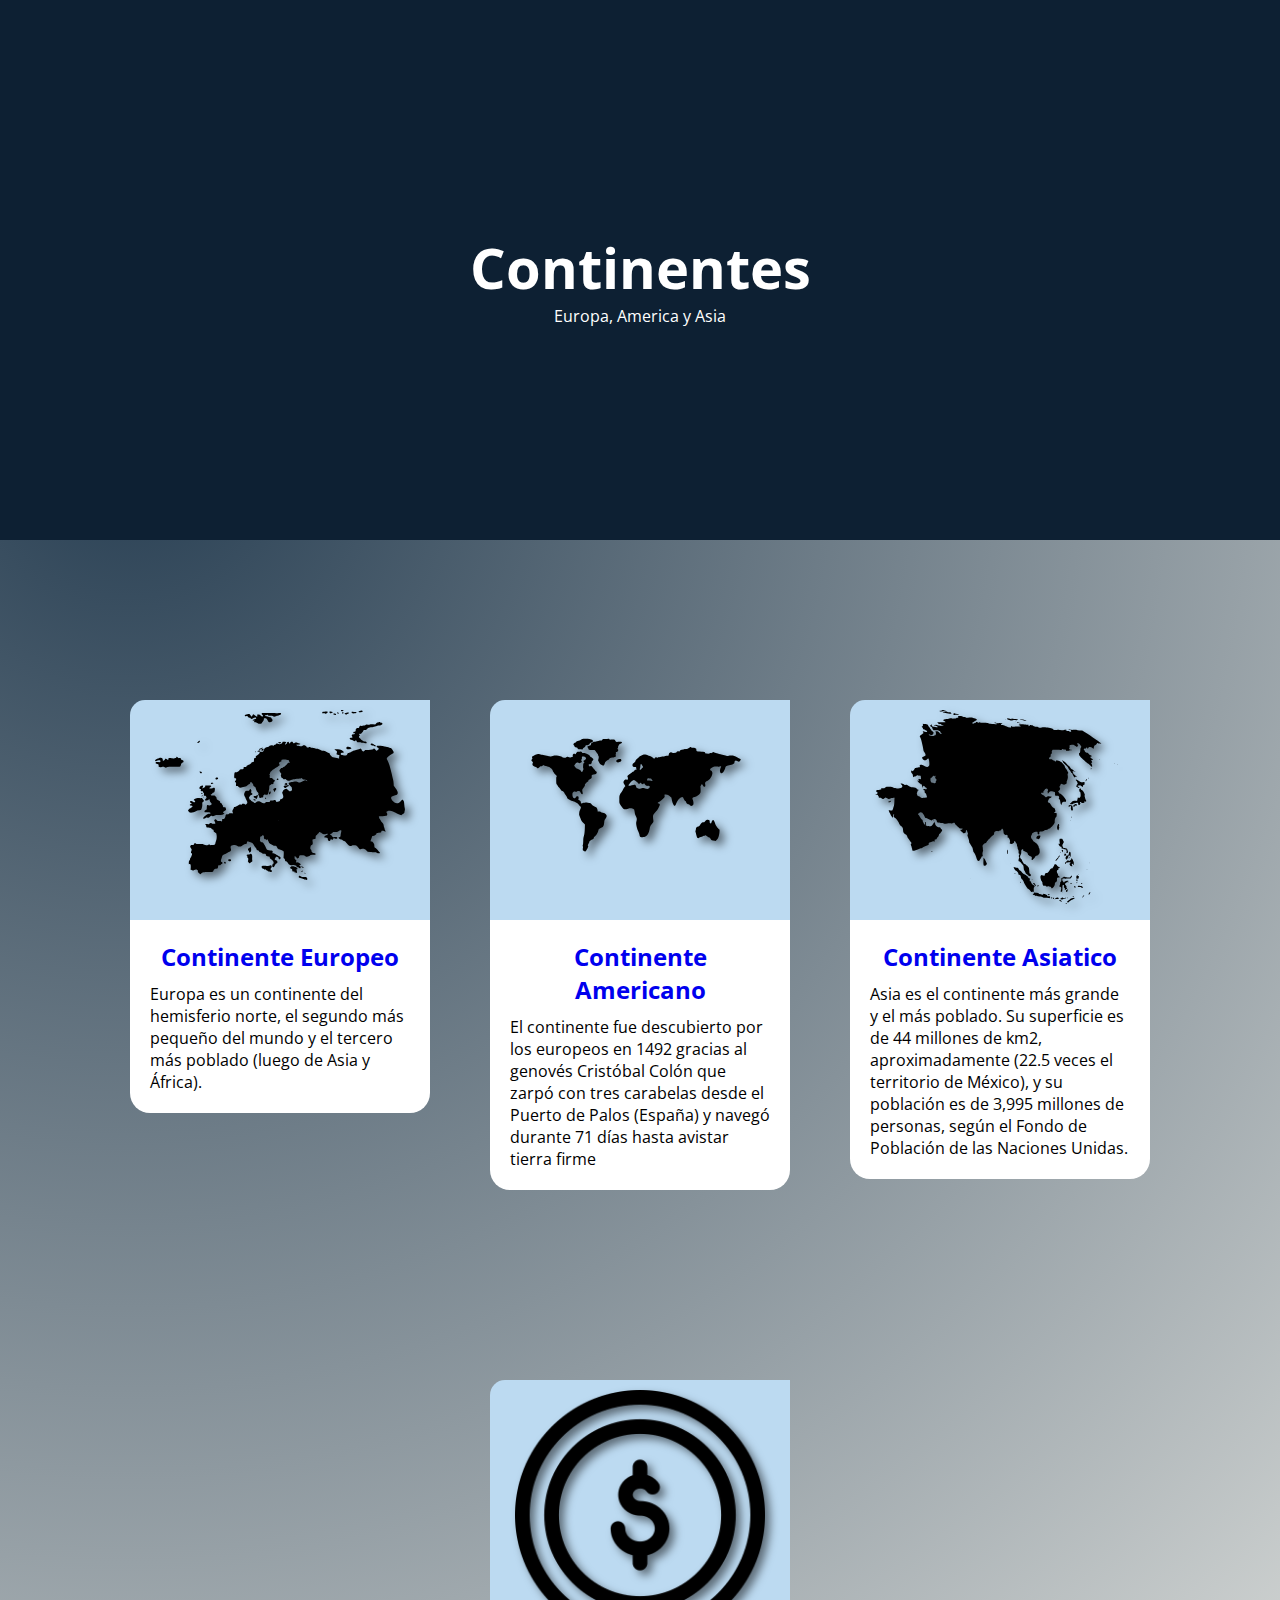
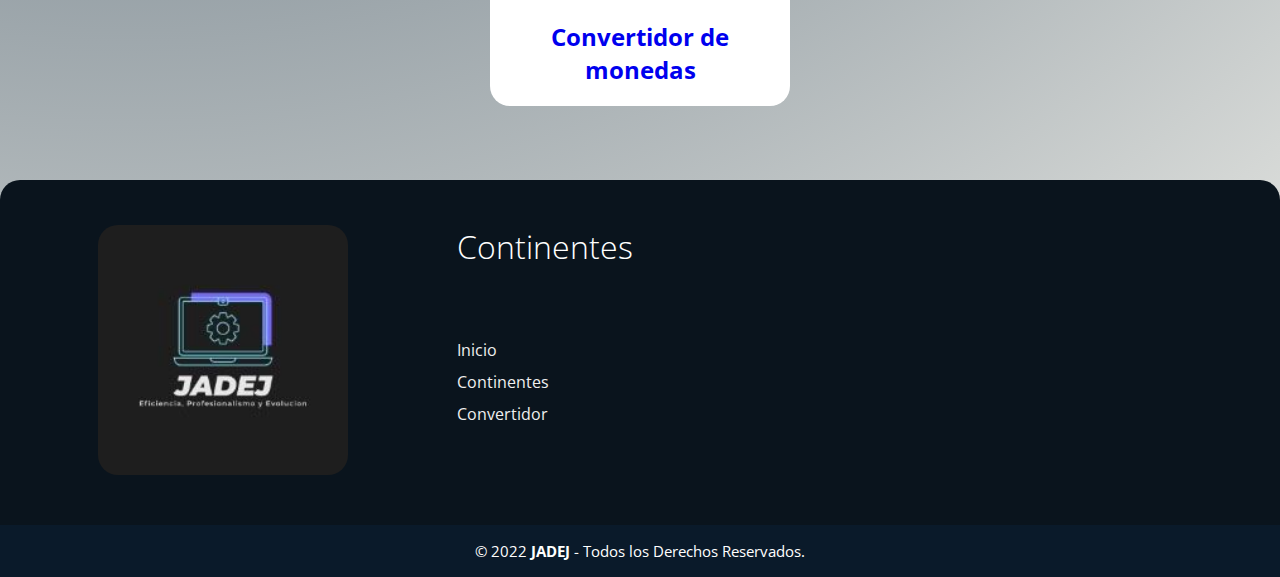
==== index.html @ 691127df "Update index.html" ====
<!DOCTYPE html>
<html lang="en">
<head>
    <meta charset="UTF-8">
    <meta http-equiv="X-UA-Compatible" content="IE=edge">
    <meta name="viewport" content="width=device-width, initial-scale=1.0">
    <link rel="stylesheet" href="css/css.css">
    <link rel="stylesheet" href="css/estilos.css">
    <title>Continentes E-A-A</title>
    <style>
        
       .pie-pagina {
            width: 100%;
            background-color: #0a141d;
            border-radius:20px;
        }
        
        img{
            border-radius:20px;
        }
        
        @media screen and (max-width: 760px){
            
            *{
                font-size:9px;
            }
            
            body{
                /*margin-left: 0px;*/
                margin: 80px 18px 18px 18px;

                /*
                    Arriba  Derecha  Abajo  Izquierda
                 */
            }
            
            .ContssA{
                width:300px;
            }
            
            .container__card{
                margin-top: 50px;
            }
            
            .FoP{
                width:190px;
            }
            
    
    
    
            .container__card {
                width: 285px;
                max-width: 1200px;
                margin: 0 auto;
                margin-top: 30px;
                display: flex;
                flex-wrap: wrap;
                justify-content: center;
                border-radius: 15px 15px 15px 15px;
            }
    
            .home {
                width: 100%;
                min-height: 190px;
                background: var(--container-color);
                display: grid;
                justify-content: center;
                align-items: center;
                border-radius:20px;
            }
            
            
            .pie-pagina .grupo-2 {
                background-color: #0a1a2a;
                padding: 15px 10px;
                text-align: center;
                color: #fff;
                border-radius:12px;
            }
            
            
            .card .img__back {
                width: 250px;
                height: 290px;
                position: absolute;
                bottom: -80px;
                left: 0;
                background-size: cover;
                border-radius: 15px 15px 15px 15px;
                transition: all 300ms;
            }
            
            img{
                width:140px;
            }
            
        }
    </style>
</head>
<body>
    <section class="home" id="home">
        <div class="home-text container">
            <h2 class="home-title">Continentes</h2>
            <span class="home-subtitle">Europa, America y Asia</span>
        </div>
    </section>

    <div class="container__card" id="continente">
        <div class="card">
            <div class="cover">
                <img src="img/B-eu.svg" alt="">
                <div class="img__back"></div>
            </div>
            <div class="description">
                <a href="paginas/peuropa.html"><h2 style="text-align: center;">Continente Europeo</h2></a>
                
                <p>Europa es un continente del hemisferio norte, el segundo más pequeño del mundo y el tercero más poblado (luego de Asia y África).</p>
            </div>
        </div>

        <div class="card">
            <div class="cover">
                <br>
                <img src="img/B-am.svg" alt="150">
                <div class="img__back"></div>
            </div>
            <div class="description">
                <a href="paginas/pamerica.html"><h2 style="text-align: center;">Continente Americano</h2></a>
                <P>El continente fue descubierto por los europeos en 1492 gracias al genovés Cristóbal Colón que zarpó con tres carabelas desde el Puerto de Palos (España) y navegó durante 71 días hasta avistar tierra firme</P>
            </div>
        </div>

        <div class="card">
            <div class="cover">
                <img src="img/B-as.svg" alt="">
                <div class="img__back"></div>
            </div>
            <div class="description">
                <a href="paginas/pasiatico.html"><h2 style="text-align: center;">Continente Asiatico</h2></a>
                <p>Asia es el continente más grande y el más poblado. Su superficie es de 44 millones de km2, aproximadamente (22.5 veces el territorio de México), y su población es de 3,995 millones de personas, según el Fondo de Población de las Naciones Unidas.</p>
            </div>
        </div>
    </div>
    <div class="container__card">
        <div class="card" id="card4">
            <div class="cover">
                <img src="img26/monedas-de-dolar.png" alt="" width="100">
                <div class="img__back"></div>
            </div>
            <div class="description">
                <a href="paginas/convertidor.html"><h2 style="text-align: center;">Convertidor de monedas</h2></a>
            </div>
        </div>
    </div>
    <br><br>

    <footer class="pie-pagina">
        <div class="grupo-1">
            <div class="box">
                <figure>
                    <a href="#">
                        <img src="img/JADEJ.jpeg" alt="Logo de JADEJ" width="150">
                    </a>
                </figure>
            </div>
            <nav class="nav nav--footer">
                <h2 class="footer__title">Continentes</h2>
                <div class="box">
                    <a href="#"><p>Inicio</p></a>
                    <a href="#continente"><p>Continentes</p></a>
                    <a href="paginas/convertidor.html"><p>Convertidor</p></a>
                </div>
            </nav>
        </div>
        <div class="grupo-2">
            <small>&copy; 2022 <b>JADEJ</b> - Todos los Derechos Reservados.</small>
        </div>
    </footer>
</body>
</html>
---- css/css.css ----
@import url('https://fonts.googleapis.com/css2?family=Poppins:wght@400;500;600;700&display=swap');

:root {
    --padding-container: 100px 0;
    --color-title: #001A49;
}

*{
    font-family: 'Poppins', sans-serif;
    margin: 0;
    padding: 0;
    scroll-behavior: smooth;
    scroll-padding-top: 2rem;
    box-sizing: border-box;
}

:root{
    --container-color: #0d2033;
    --second-color: #fd8f44;
    --text-color: #172317;
    --bg-color: #fff;
}
a{
    text-decoration: none;
}
li{
    list-style: none;
}
section{
    padding: 3rem 0 2rem;
}
.home{
    width: 100%;
    min-height: 540px;
    background: var(--container-color);
    display: grid;
    justify-content: center;
    align-items: center;
}
.home-text{
    color: var(--bg-color);
    text-align: center;
}
.home-title{
    font-size: 3.5rem;
}
.home-subtitle{
    font-size: 1rem;
    font-weight: 400;
}

body{
    background-image: radial-gradient( circle farthest-corner at 10% 20%, #283f53 0%, rgba(189,192,184,0.45) 90% );

}

.container__card{
    width: 1200px;
    max-width: 1200px;
    margin: 0 auto;
    margin-top: 100px;
    display: flex;
    flex-wrap: wrap;
    justify-content: center;
    border-radius:15px 15px 15px 15px;
}

.card{
    width: 300px;
    max-width: 1000px;
    margin: 30px;
    transition: all 300ms;
    border-radius:15px 15px 15px 15px;
}
.card:hover{
    width: 350px;
}
.card .cover{
    width: 100%;
    height: 250px;
    position: relative;
    overflow: hidden;
}

.card .cover img{
    width: 250px;
    display: block;
    margin: auto;
    position: relative;
    top: 40px;
    z-index: 1;
    filter: drop-shadow(5px 5px 4px rgba(0,0,0,0.5));
    transition: all 400ms;
}
.card:hover .cover img{
    top: 0px;
    filter: none;
}

.card .img__back{
    width: 500px;
    height: 300px;
    position: absolute;
    bottom: -80px;
    left: 0;
    background-size: cover;
    border-radius: 15px 15px 15px 15px;
    transition: all 300ms;
}
.card:nth-of-type(1) .img__back{
    background-color: #BCDAF1;
    border-radius:15px 15px 15px 15px;
}
.card:nth-of-type(2) .img__back{
    background-color: #BCDAF1;
    border-radius:15px 15px 15px 15px;
}
.card:nth-of-type(3) .img__back{
    background-color: #BCDAF1;
    border-radius:15px 15px 15px 15px;
}
.card:hover .img__back{
    bottom: -40px;
}

.card .description{
    background: white;
    margin-top: -10px;
    padding: 20px;
    border-radius: 0px 0px 20px 20px;
    transition: all 300ms;
}
.card:hover .description{
    padding: 40px;
}
.card .description h2{
    margin-top: 10px;
}
.card .description p{
    margin-top: 10px;
}
.card .description input{
    padding: 10px 40px;
    margin-top: 20px;
    border: none;
    background: #9EF1CA;
    color: white;
    font-size: 14px;
    cursor: pointer;
    border-radius: 8px 8px 8px 8px;
    transition: all 300ms;
    display: block;
}

footer{
    background-color: #1D293F;
}

.footer__title{
    font-weight: 300;
    font-size: 2rem;
    margin-bottom: 30px;
}

.footer__title, .footer__newsletter{
    color: #fff;
}


.footer__container{
    display: flex;
    justify-content: space-between;
    align-items: center;
    border-bottom: 1px solid #fff;
    padding-bottom: 60px;
}

.nav--footer{
    padding-bottom: 20px;
    display: grid;
    gap: 1em;
    grid-auto-flow: row;
    height: 100%;
}

.nav__link--footer{
    display: flex;
    margin: 0;
    margin-right: 20px;
    flex-wrap: wrap;
}

.footer__inputs{
    margin-top: 10px;
    display: flex;
    overflow: hidden;
}

.footer__input{
    background-color: #fff;
    height: 50px;
    display: block;
    padding-left: 10px;
    border-radius: 6px;
    font-size: 1rem;
    outline: none;
    border: none;
    margin-right: 16px;
}

.footer__submit{
    margin-left: auto;
    display: inline-block;
    height: 50px;
    padding: 0 20px ;
    background-color: #2091F9;
    border: none;
    font-size: 1rem;
    color: #fff;
    border-radius: 6px;
    cursor: pointer;
}

.footer__copy{
    --padding-container: 30px 0;
    text-align: center;
    color: #fff;
}

.footer__copyright{
    font-weight: 300;
}

.footer__icons{
    margin-bottom: 10px;
}

.footer__img{
    width: 30px;
}

/* Media queries */

@media (max-width:800px){
    .nav__menu{
        display: block;
    }

    .nav__link--menu{
        position: fixed;
        background-color: #000;
        top: 0;
        left: 0;
        height: 100%;
        width: 100%;
        display: flex;
        flex-direction: column;
        justify-content: space-evenly;
        align-items: center;
        z-index: 100;
        opacity: 0;
        pointer-events: none;
        transition: .7s opacity;
    }

    .nav__link--show{
        --show: block;
        opacity:1 ;
        pointer-events: unset;
    }

    .nav__close{
        position: absolute;
        top: 30px;
        right: 30px;
        width: 30px;
        cursor: pointer;
    }

    .hero__title{
        font-size: 2.5rem;
    }


    .about__main{
        gap: 2em;
    }

    .about__icons:last-of-type{
        grid-column: 1/-1;
    }


    .knowledge__container{
        grid-template-columns: 1fr;
        grid-template-rows: max-content 1fr;
        gap: 3em;
        text-align: center;
    }

    .knowledge__picture{
        grid-row: 1/2;
        justify-self: center;
    }

    .testimony__container{
        grid-template-columns: 30px 1fr 30px;
    }

    .testimony__body{
        grid-template-columns: 1fr;
        grid-template-rows: max-content max-content;
        gap: 3em;
        justify-items:center ;
    }


    .testimony__img{
        width: 200px;
        height: 200px;
        
    }

    .questions__copy{
        width: 100%;
    }

    .footer__container{
        flex-wrap: wrap;
    }

}

@media (max-width:600px){
    .subtitle{
        font-size: 1.8rem;
    }
}
---- css/estilos.css ----
@import url('https://fonts.googleapis.com/css2?family=Open+Sans:wght@400;700&display=swap');
*{
    margin: 0;
    padding: 0;
    box-sizing: border-box;
    font-family: 'Open Sans', sans-serif;
}
/*:::::Pie de Pagina*/
.pie-pagina{
    width: 100%;
    background-color: #0a141d;
}
.pie-pagina .grupo-1{
    width: 100%;
    max-width: 1200px;
    margin: auto;
    display:grid;
    grid-template-columns: repeat(3, 1fr);
    grid-gap:50px;
    padding: 45px 0px;
}
.pie-pagina .grupo-1 .box figure{
    width: 100%;
    height: 100%;
    display: flex;
    justify-content: center;
    align-items: center;
}
.pie-pagina .grupo-1 .box figure img{
    width: 250px;
}
.pie-pagina .grupo-1 .box h2{
    color: #fff;
    margin-bottom: 25px;
    font-size: 20px;
}
.pie-pagina .grupo-1 .box p{
    color: #efefef;
    margin-bottom: 10px;
}
.pie-pagina .grupo-1 .red-social a{
    display: inline-block;
    text-decoration: none;
    width: 45px;
    height: 45px;
    line-height: 45px;
    color: #fff;
    margin-right: 10px;
    background-color: #0d2033;
    text-align: center;
    transition: all 300ms ease;
}
.pie-pagina .grupo-1 .red-social a:hover{
    color: aqua;
}
.pie-pagina .grupo-2{
    background-color: #0a1a2a;
    padding: 15px 10px;
    text-align: center;
    color: #fff;
}
.pie-pagina .grupo-2 small{
    font-size: 15px;
}
@media screen and (max-width:800px){
    .pie-pagina .grupo-1{
        width: 90%;
        grid-template-columns: repeat(1, 1fr);
        grid-gap:30px;
        padding: 35px 0px;
    }
}
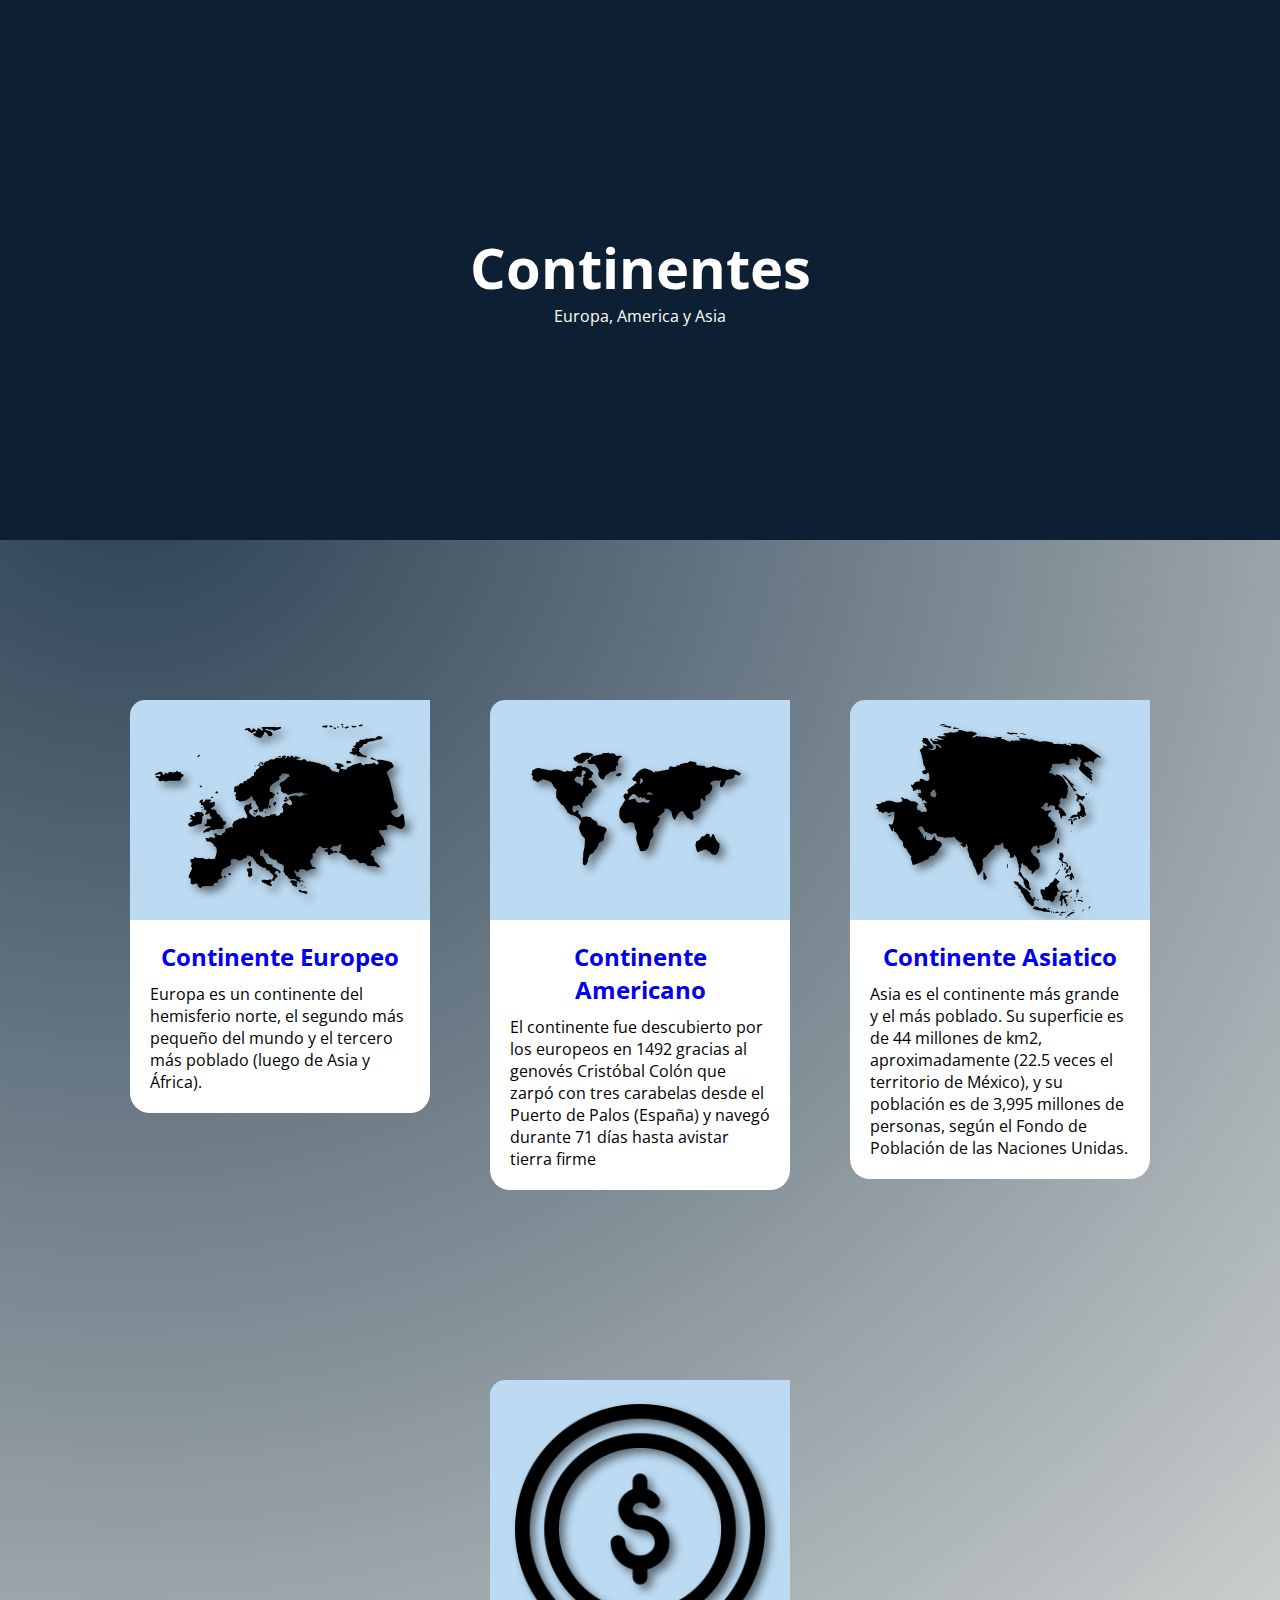
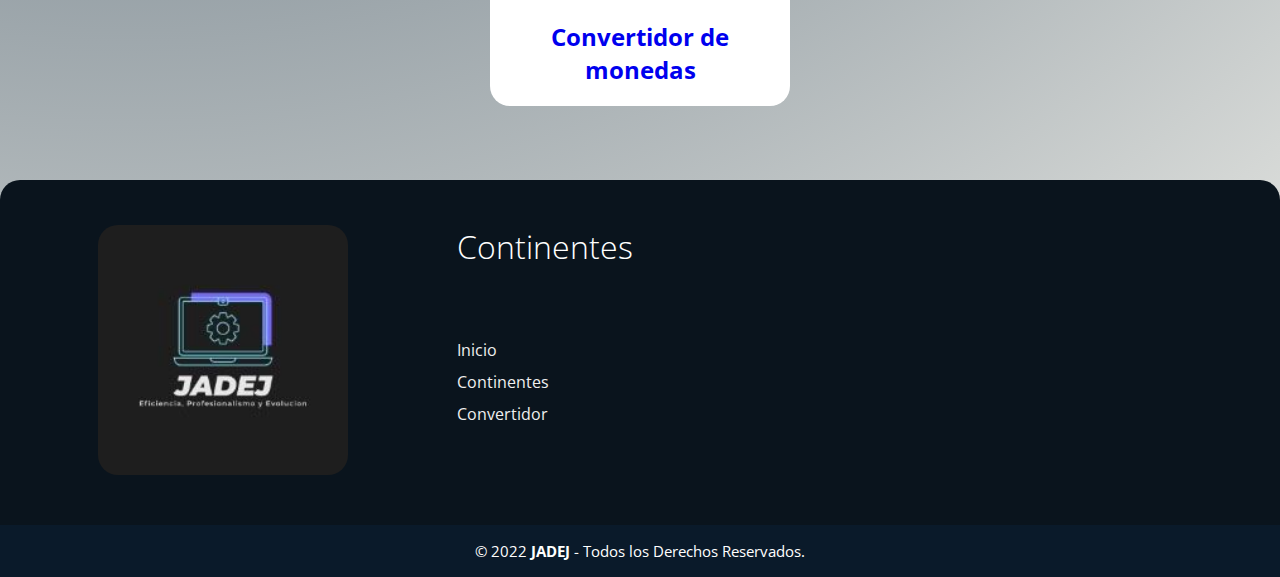
==== commit ad0812eb: "Update index.html" ====
--- a/index.html
+++ b/index.html
@@ -19,7 +19,7 @@
             border-radius:20px;
         }
         
-        @media screen and (max-width: 760px){
+        @media screen and (max-width: 1024px){
             
             *{
                 font-size:9px;
@@ -81,7 +81,7 @@
             
             
             .card .img__back {
-                width: 250px;
+                width: 226px;
                 height: 290px;
                 position: absolute;
                 bottom: -80px;
@@ -93,6 +93,17 @@
             
             img{
                 width:140px;
+            }
+            
+            
+            .card .cover img {
+               width: 200px;
+               top: 75px;
+            }
+                        
+            .card:hover .cover img {
+               top: 54px;
+               filter: none;
             }
             
         }
--- a/css/css.css
+++ b/css/css.css
@@ -87,13 +87,13 @@
     display: block;
     margin: auto;
     position: relative;
-    top: 40px;
+    top: 54px;
     z-index: 1;
     filter: drop-shadow(5px 5px 4px rgba(0,0,0,0.5));
     transition: all 400ms;
 }
 .card:hover .cover img{
-    top: 0px;
+    top: 40px;
     filter: none;
 }
 
@@ -335,4 +335,4 @@
     .subtitle{
         font-size: 1.8rem;
     }
-}+}
